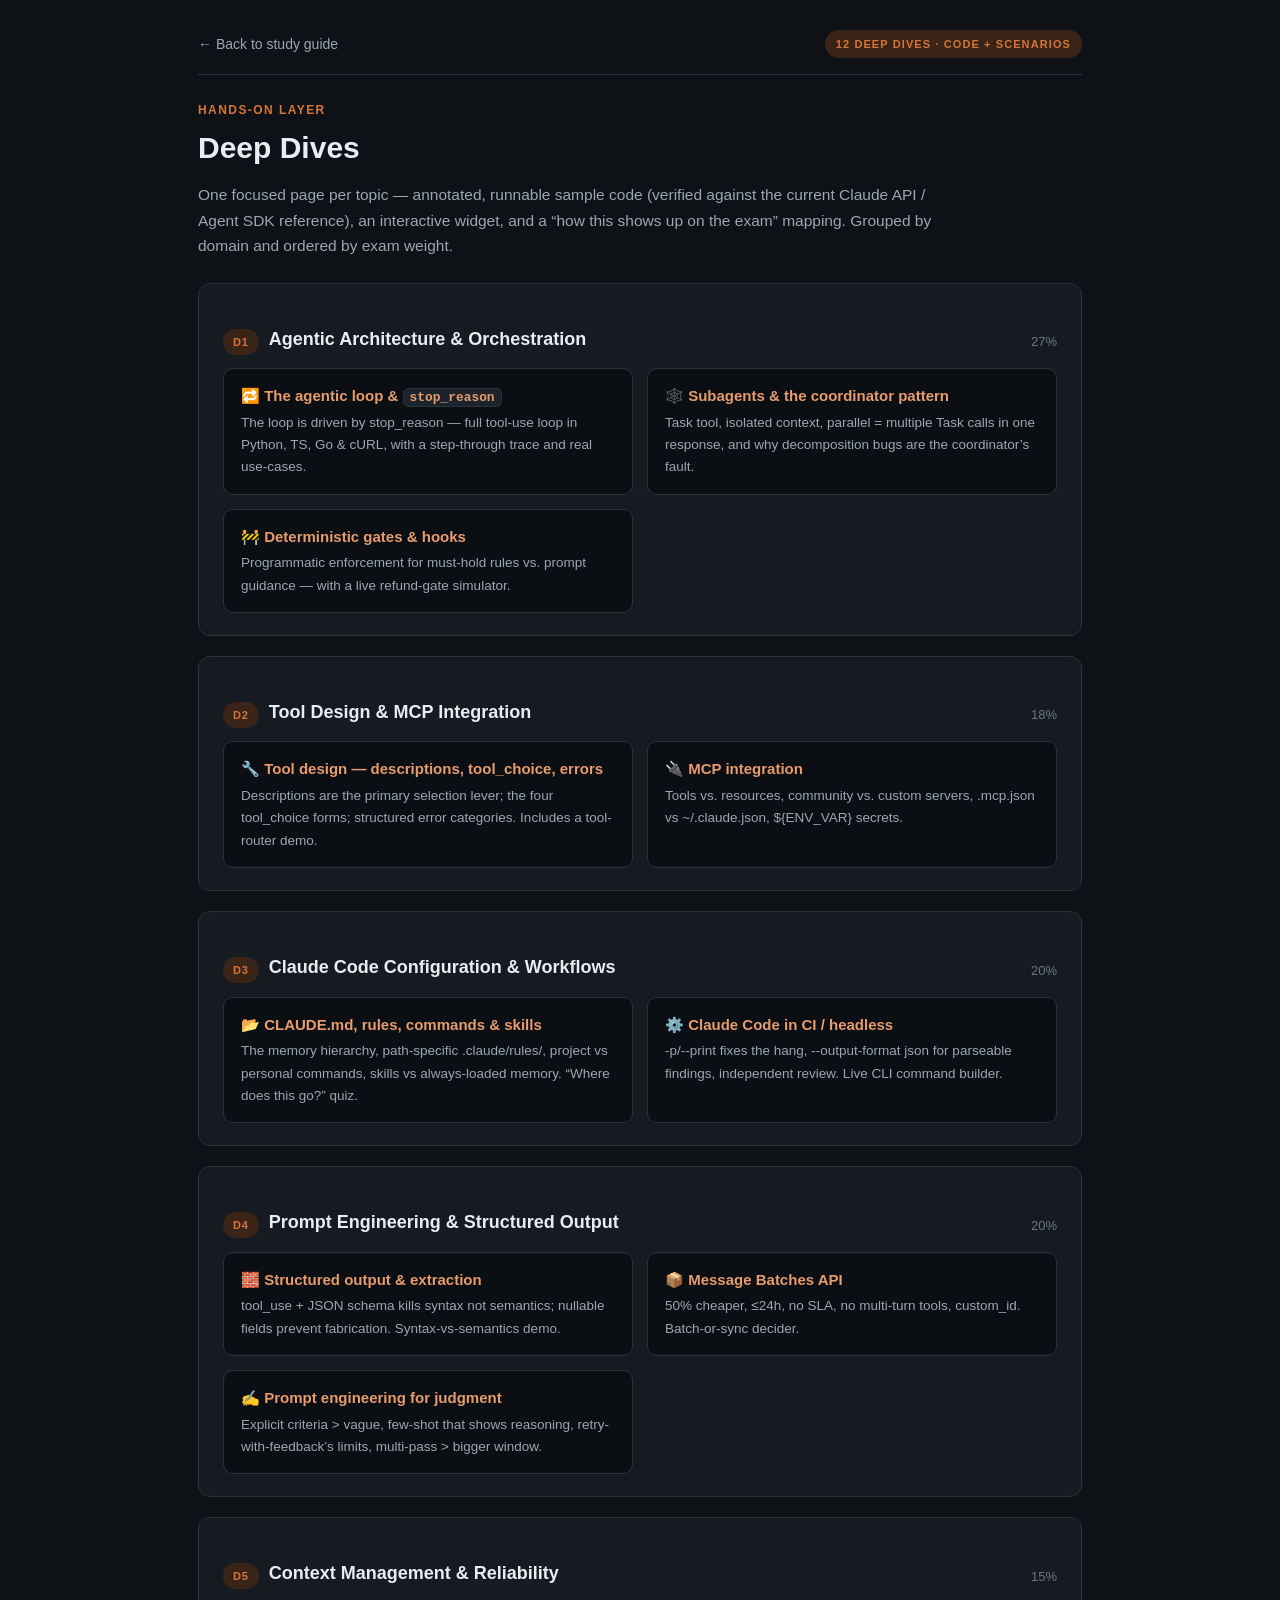
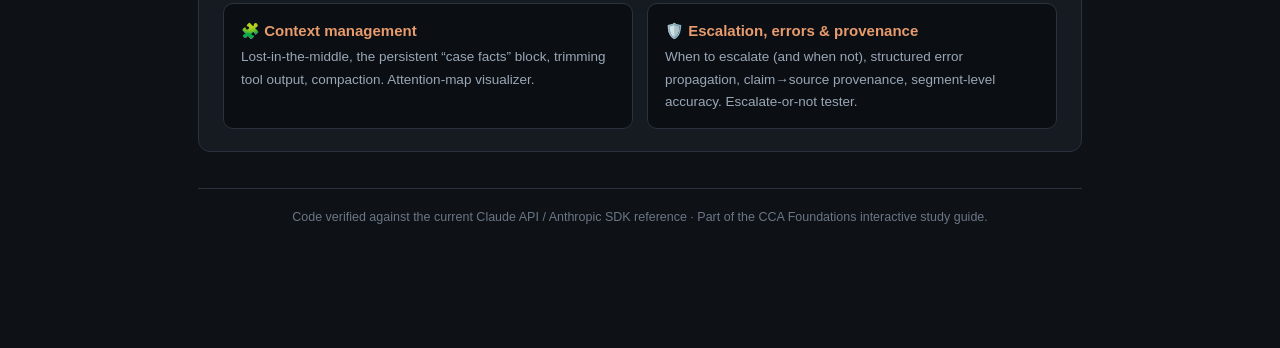
==== deep-dives.html @ 4b41d359 "Interactive CCA Foundations study guide + 12 deep-dive pages Single-page guide (overview, 6 decision" ====
<!DOCTYPE html>
<html lang="en">
<head>
<meta charset="UTF-8">
<meta name="viewport" content="width=device-width, initial-scale=1.0">
<title>Deep Dives — code &amp; scenarios · CCA Foundations</title>
<link rel="stylesheet" href="assets/deepdive.css">
<style>
  .ddgrid{display:grid;grid-template-columns:1fr 1fr;gap:14px;margin-top:12px}
  @media(max-width:760px){.ddgrid{grid-template-columns:1fr}}
  a.dd{display:block;background:#0b0f14;border:1px solid var(--border);border-radius:10px;
    padding:15px 17px;transition:.15s;text-decoration:none}
  a.dd:hover{border-color:var(--accent);transform:translateY(-2px);text-decoration:none}
  a.dd .t{color:var(--accent-2);font-weight:700;font-size:15px}
  a.dd .d{color:var(--muted);font-size:13.5px;margin-top:3px}
  .domhead{display:flex;align-items:center;gap:10px;margin:22px 0 2px}
  .domhead .tag{font-size:11px;font-weight:700;letter-spacing:.08em;text-transform:uppercase;
    color:var(--accent);background:var(--accent-soft);padding:4px 10px;border-radius:99px}
  .domhead h2{font-size:18px}
  .domhead .w{margin-left:auto;color:var(--dim);font-size:13px}
</style>
</head>
<body>
<div class="main">
  <div class="topbar">
    <a class="back" href="index.html">← Back to study guide</a>
    <span class="badge">12 deep dives · code + scenarios</span>
  </div>

  <div class="pagehead">
    <div class="eyebrow">Hands-on layer</div>
    <h1>Deep Dives</h1>
    <p>One focused page per topic — annotated, runnable sample code (verified against the current Claude API /
       Agent SDK reference), an interactive widget, and a “how this shows up on the exam” mapping. Grouped by domain
       and ordered by exam weight.</p>
  </div>

  <div class="card">
    <div class="domhead"><span class="tag">D1</span><h2>Agentic Architecture &amp; Orchestration</h2><span class="w">27%</span></div>
    <div class="ddgrid">
      <a class="dd" href="stop-reason.html"><div class="t">🔁 The agentic loop &amp; <code>stop_reason</code></div><div class="d">The loop is driven by stop_reason — full tool-use loop in Python, TS, Go &amp; cURL, with a step-through trace and real use-cases.</div></a>
      <a class="dd" href="subagents.html"><div class="t">🕸️ Subagents &amp; the coordinator pattern</div><div class="d">Task tool, isolated context, parallel = multiple Task calls in one response, and why decomposition bugs are the coordinator’s fault.</div></a>
      <a class="dd" href="hooks-gates.html"><div class="t">🚧 Deterministic gates &amp; hooks</div><div class="d">Programmatic enforcement for must-hold rules vs. prompt guidance — with a live refund-gate simulator.</div></a>
    </div>
  </div>

  <div class="card">
    <div class="domhead"><span class="tag">D2</span><h2>Tool Design &amp; MCP Integration</h2><span class="w">18%</span></div>
    <div class="ddgrid">
      <a class="dd" href="tool-design.html"><div class="t">🔧 Tool design — descriptions, tool_choice, errors</div><div class="d">Descriptions are the primary selection lever; the four tool_choice forms; structured error categories. Includes a tool-router demo.</div></a>
      <a class="dd" href="mcp.html"><div class="t">🔌 MCP integration</div><div class="d">Tools vs. resources, community vs. custom servers, .mcp.json vs ~/.claude.json, ${ENV_VAR} secrets.</div></a>
    </div>
  </div>

  <div class="card">
    <div class="domhead"><span class="tag">D3</span><h2>Claude Code Configuration &amp; Workflows</h2><span class="w">20%</span></div>
    <div class="ddgrid">
      <a class="dd" href="claude-md.html"><div class="t">📂 CLAUDE.md, rules, commands &amp; skills</div><div class="d">The memory hierarchy, path-specific .claude/rules/, project vs personal commands, skills vs always-loaded memory. “Where does this go?” quiz.</div></a>
      <a class="dd" href="claude-code-ci.html"><div class="t">⚙️ Claude Code in CI / headless</div><div class="d">-p/--print fixes the hang, --output-format json for parseable findings, independent review. Live CLI command builder.</div></a>
    </div>
  </div>

  <div class="card">
    <div class="domhead"><span class="tag">D4</span><h2>Prompt Engineering &amp; Structured Output</h2><span class="w">20%</span></div>
    <div class="ddgrid">
      <a class="dd" href="structured-output.html"><div class="t">🧱 Structured output &amp; extraction</div><div class="d">tool_use + JSON schema kills syntax not semantics; nullable fields prevent fabrication. Syntax-vs-semantics demo.</div></a>
      <a class="dd" href="batches.html"><div class="t">📦 Message Batches API</div><div class="d">50% cheaper, ≤24h, no SLA, no multi-turn tools, custom_id. Batch-or-sync decider.</div></a>
      <a class="dd" href="prompt-engineering.html"><div class="t">✍️ Prompt engineering for judgment</div><div class="d">Explicit criteria &gt; vague, few-shot that shows reasoning, retry-with-feedback’s limits, multi-pass &gt; bigger window.</div></a>
    </div>
  </div>

  <div class="card">
    <div class="domhead"><span class="tag">D5</span><h2>Context Management &amp; Reliability</h2><span class="w">15%</span></div>
    <div class="ddgrid">
      <a class="dd" href="context-management.html"><div class="t">🧩 Context management</div><div class="d">Lost-in-the-middle, the persistent “case facts” block, trimming tool output, compaction. Attention-map visualizer.</div></a>
      <a class="dd" href="reliability.html"><div class="t">🛡️ Escalation, errors &amp; provenance</div><div class="d">When to escalate (and when not), structured error propagation, claim→source provenance, segment-level accuracy. Escalate-or-not tester.</div></a>
    </div>
  </div>

  <div class="footer">
    Code verified against the current Claude API / Anthropic SDK reference · Part of the CCA Foundations interactive study guide.
  </div>
</div>
</body>
</html>
---- assets/deepdive.css ----
/* ============================================================
   CCA Foundations — shared deep-dive stylesheet
   Linked by every deep-dive page. Matches index.html / stop-reason.html.
   ============================================================ */
:root{
  --bg:#0e1116; --panel:#161b22; --panel-2:#1c232d; --border:#2a323d;
  --txt:#e6edf3; --muted:#9aa7b5; --dim:#6b7785;
  --accent:#d6753b; --accent-2:#e89b6c; --accent-soft:#3a2417;
  --good:#3fb950; --good-soft:#12251a; --bad:#f85149; --bad-soft:#2a1416;
  --blue:#58a6ff; --purple:#bc8cff; --yellow:#e3b341; --green-tok:#7ee787;
  --radius:12px; --shadow:0 8px 30px rgba(0,0,0,.35);
  --mono:ui-monospace,"SF Mono",Menlo,Consolas,monospace;
  --sans:-apple-system,BlinkMacSystemFont,"Segoe UI",Roboto,Helvetica,Arial,sans-serif;
}
*{box-sizing:border-box}
html{scroll-behavior:smooth}
body{margin:0;background:var(--bg);color:var(--txt);font-family:var(--sans);line-height:1.65;font-size:15.5px}
a{color:var(--blue);text-decoration:none}
a:hover{text-decoration:underline}
code{font-family:var(--mono);font-size:.86em;background:var(--panel-2);border:1px solid var(--border);
  padding:1px 6px;border-radius:6px;color:var(--accent-2)}
kbd{font-family:var(--mono);font-size:.8em;background:var(--panel-2);border:1px solid var(--border);
  border-bottom-width:2px;padding:1px 6px;border-radius:5px}
h1,h2,h3,h4{line-height:1.25;margin:0}

.main{max-width:940px;margin:0 auto;padding:30px 28px 120px}
.topbar{display:flex;align-items:center;justify-content:space-between;margin-bottom:26px;
  padding-bottom:16px;border-bottom:1px solid var(--border);gap:12px;flex-wrap:wrap}
.topbar .back{font-size:14px;color:var(--muted)}
.topbar .back:hover{color:var(--accent-2)}
.topbar .badge{font-size:11px;font-weight:700;letter-spacing:.1em;text-transform:uppercase;
  color:var(--accent);background:var(--accent-soft);padding:5px 11px;border-radius:99px}

.pagehead{margin-bottom:24px}
.pagehead .eyebrow{color:var(--accent);font-size:12px;font-weight:700;letter-spacing:.12em;text-transform:uppercase}
.pagehead h1{font-size:30px;margin:8px 0 8px}
.pagehead p{color:var(--muted);max-width:760px;font-size:15.5px}

.card{background:var(--panel);border:1px solid var(--border);border-radius:var(--radius);padding:22px 24px;margin-bottom:20px}
.card h2{font-size:20px;margin-bottom:6px}
.card h2 .n{color:var(--accent);margin-right:8px}
.card h3{font-size:15px;margin:18px 0 8px;color:var(--accent-2)}
.card p{color:var(--txt)}
.lead{color:var(--muted)}
ul.bul{margin:8px 0;padding-left:20px}
ul.bul li{margin:6px 0}

/* clean bullet list (▸) */
ul.clean{list-style:none;padding:0;margin:12px 0}
ul.clean li{padding:9px 0 9px 28px;position:relative;border-bottom:1px solid rgba(42,50,61,.5)}
ul.clean li:last-child{border-bottom:none}
ul.clean li::before{content:"▸";position:absolute;left:6px;color:var(--accent);font-size:13px;top:9px}

/* tables */
table{width:100%;border-collapse:collapse;margin:10px 0;font-size:14px}
th,td{text-align:left;padding:10px 12px;border-bottom:1px solid var(--border);vertical-align:top}
th{color:var(--dim);font-size:11px;text-transform:uppercase;letter-spacing:.06em}
tbody tr:hover{background:var(--panel-2)}
td code{white-space:nowrap}
.row-loop td:first-child code{color:var(--yellow)}
.row-stop td:first-child code{color:var(--good)}
.row-pause td:first-child code{color:var(--blue)}
.row-bad td:first-child code{color:var(--bad)}

/* callouts */
.callout{border-radius:var(--radius);padding:15px 18px;margin:16px 0;border-left:4px solid}
.callout .h{font-weight:700;margin-bottom:4px;display:flex;align-items:center;gap:8px}
.callout p{margin:4px 0 0}
.callout.tip{background:var(--good-soft);border-color:var(--good)} .callout.tip .h{color:var(--good)}
.callout.warn{background:var(--bad-soft);border-color:var(--bad)} .callout.warn .h{color:var(--bad)}
.callout.key{background:var(--accent-soft);border-color:var(--accent)} .callout.key .h{color:var(--accent-2)}
.callout.note{background:#10243d33;border-color:var(--blue)} .callout.note .h{color:var(--blue)}

/* language tabs + code */
.tabs{display:flex;gap:6px;margin-bottom:0;flex-wrap:wrap}
.tabs button{background:var(--panel);border:1px solid var(--border);border-bottom:none;color:var(--muted);
  padding:8px 16px;border-radius:9px 9px 0 0;cursor:pointer;font-size:13.5px;font-family:inherit;font-weight:600}
.tabs button.active{background:#0b0f14;color:var(--accent-2);border-color:var(--accent)}
.codewrap{background:#0b0f14;border:1px solid var(--accent);border-radius:0 10px 10px 10px;overflow:hidden}
.codewrap.solo{border-radius:10px}   /* when no tabs */
pre{margin:0;padding:18px 20px;overflow-x:auto;font-family:var(--mono);font-size:13px;line-height:1.6}
pre code{background:none;border:none;padding:0;color:#c9d1d9;font-size:13px;white-space:pre}
.cm{color:#6b7785;font-style:italic}   /* comment */
.kw{color:#ff7b72}                       /* keyword   */
.st{color:#a5d6ff}                       /* string    */
.fn{color:#d2a8ff}                       /* function  */
.nm{color:#79c0ff}                       /* number/const */
.hl{background:rgba(214,117,59,.16);display:block;margin:0 -20px;padding:0 20px;border-left:2px solid var(--accent)}

/* annotated step list (auto-numbered) */
ol.steps{counter-reset:s;list-style:none;padding:0;margin:14px 0}
ol.steps li{position:relative;padding:12px 0 12px 46px;border-bottom:1px solid rgba(42,50,61,.5)}
ol.steps li:last-child{border:none}
ol.steps li::before{counter-increment:s;content:counter(s);position:absolute;left:0;top:12px;
  width:30px;height:30px;border-radius:9px;background:var(--accent-soft);color:var(--accent-2);
  display:grid;place-items:center;font-weight:800;font-size:14px}
ol.steps li b{color:var(--txt)}
ol.steps li span{color:var(--muted)}

/* two-column compare (good vs bad / before vs after) */
.grid2{display:grid;grid-template-columns:1fr 1fr;gap:16px;margin:14px 0}
@media(max-width:760px){.grid2{grid-template-columns:1fr}}
.compare{border-radius:10px;padding:16px 18px;border:1px solid var(--border);background:#0b0f14}
.compare h4{font-size:12px;letter-spacing:.06em;text-transform:uppercase;margin-bottom:8px}
.compare.good{border-color:var(--good)} .compare.good h4{color:var(--good)}
.compare.bad{border-color:var(--bad)} .compare.bad h4{color:var(--bad)}
.compare p{color:var(--muted);font-size:14px;margin:6px 0 0}

/* generic interactive widgets */
.demo{background:#0b0f14;border:1px solid var(--border);border-radius:10px;padding:18px;margin:14px 0}
.demo h4{font-size:12px;letter-spacing:.08em;text-transform:uppercase;color:var(--dim);margin:0 0 12px}
.btnrow{display:flex;align-items:center;gap:10px;flex-wrap:wrap;margin:10px 0}
.btn{background:var(--panel);border:1px solid var(--border);color:var(--txt);
  padding:9px 16px;border-radius:9px;cursor:pointer;font-size:14px;font-family:inherit;font-weight:600;transition:.13s}
.btn:hover:not(:disabled){border-color:var(--accent);color:var(--accent-2)}
.btn.active{background:var(--accent-soft);color:var(--accent-2);border-color:var(--accent)}
.btn:disabled{opacity:.4;cursor:default}
.chip{display:inline-block;background:var(--panel-2);border:1px solid var(--border);color:var(--muted);
  padding:6px 14px;border-radius:99px;cursor:pointer;font-size:13px;font-family:inherit}
.chip.active{background:var(--accent-soft);color:var(--accent-2);border-color:var(--accent)}
.out{font-family:var(--mono);font-size:13px;border-radius:8px;padding:12px 14px;border:1px solid var(--border);
  background:#0b0f14;margin-top:10px;min-height:22px}
.out.good{border-color:var(--good);background:var(--good-soft);color:#9be0a8}
.out.bad{border-color:var(--bad);background:var(--bad-soft);color:#f3a39e}
.narrate{min-height:24px;color:var(--accent-2);font-size:14px;font-weight:600;margin-top:8px}
.toggle{display:inline-flex;align-items:center;gap:8px;cursor:pointer;font-size:14px;color:var(--txt)}
.toggle input{width:18px;height:18px;accent-color:var(--accent)}
@keyframes pop{from{opacity:0;transform:translateY(4px)}to{opacity:1}}

/* pills + footer */
.pill{display:inline-block;background:var(--panel-2);border:1px solid var(--border);border-radius:99px;
  padding:2px 10px;font-size:12px;color:var(--muted);margin:2px 3px}
.footer{color:var(--dim);font-size:12.5px;text-align:center;margin-top:36px;padding-top:18px;border-top:1px solid var(--border)}
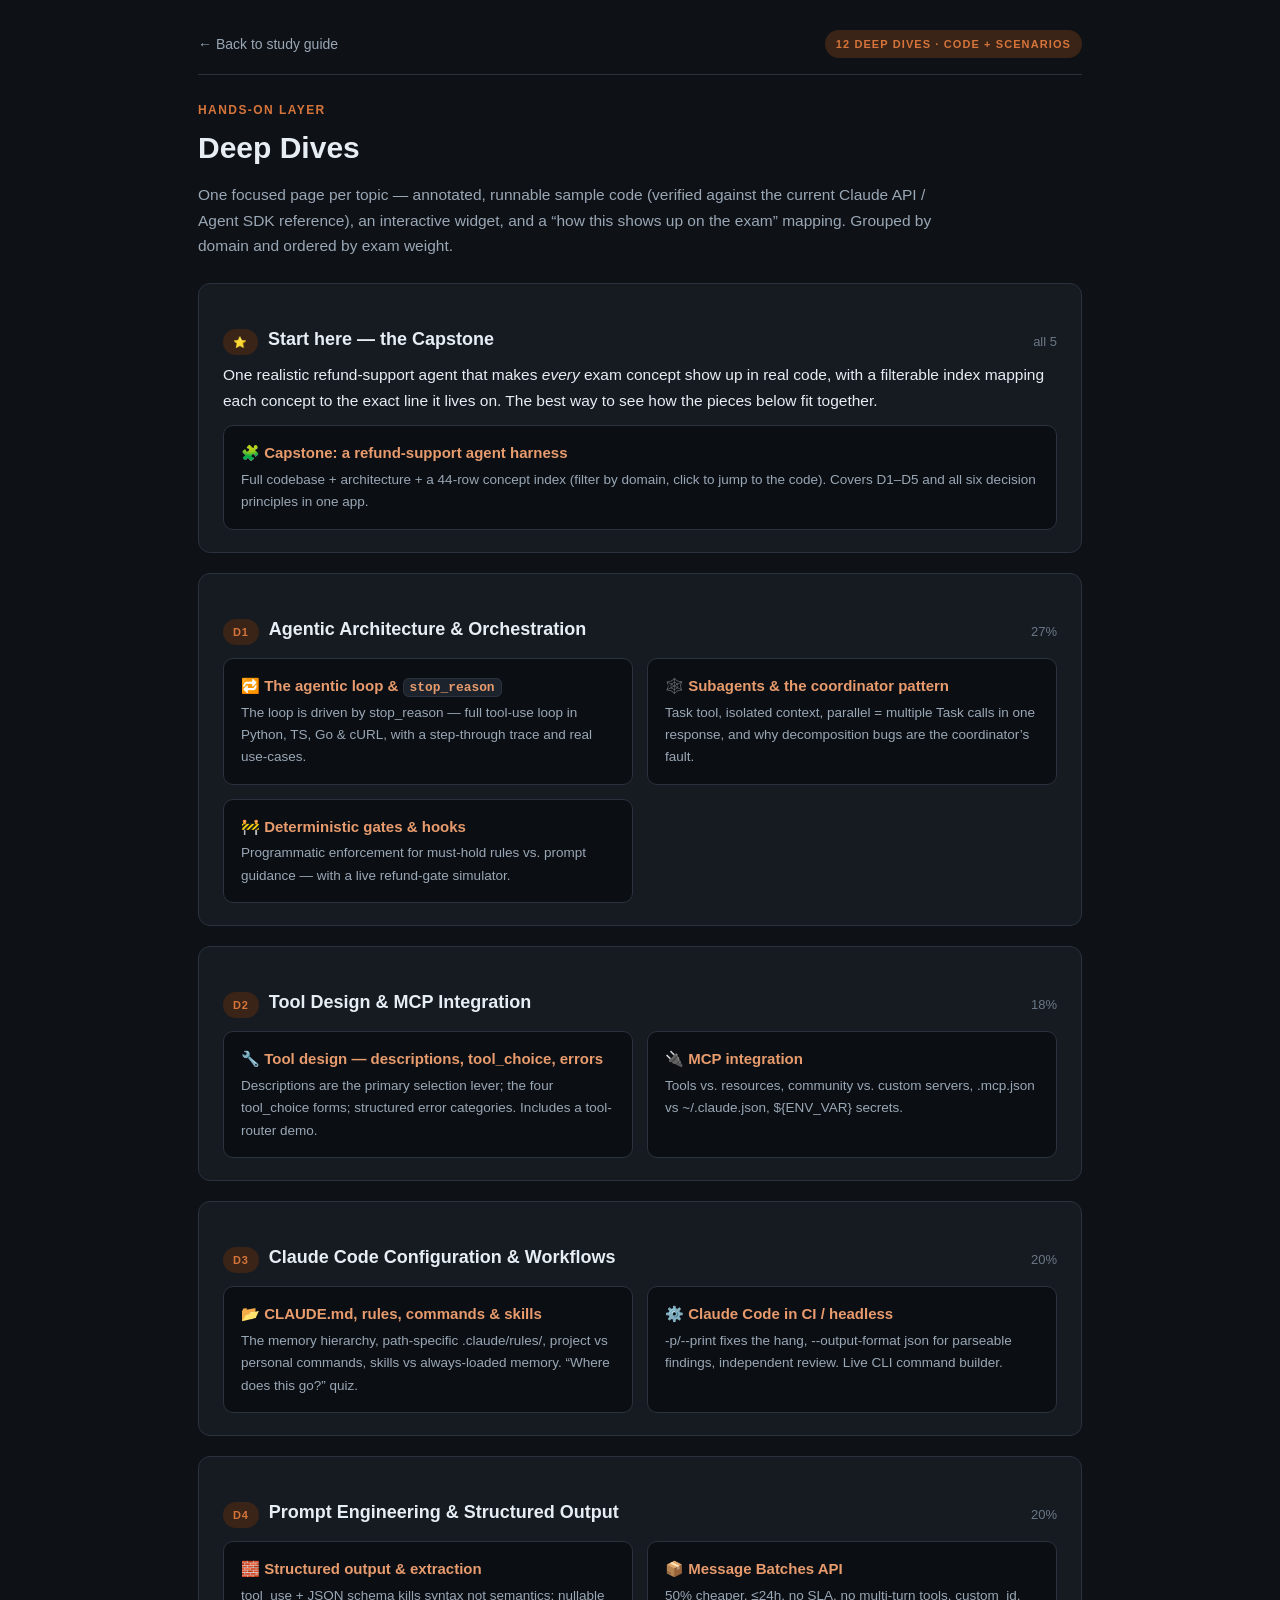
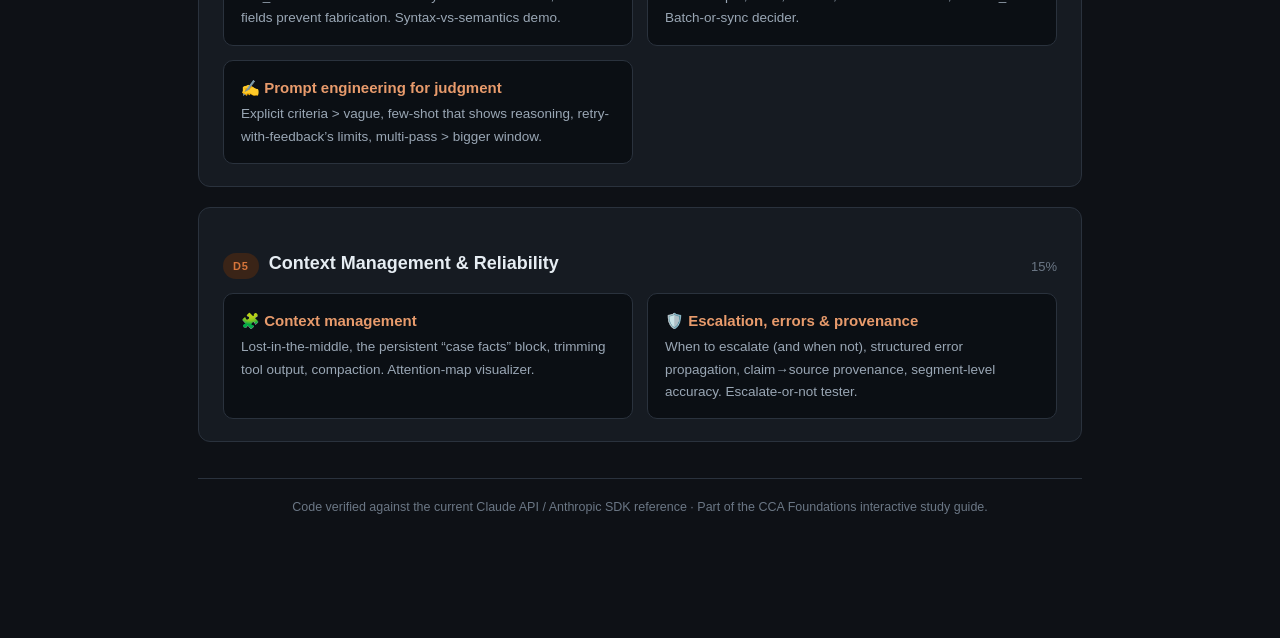
==== commit 2c22ef48: "Add capstone walkthrough: one refund-agent harness mapping all exam concepts A single sample app (ag" ====
--- a/deep-dives.html
+++ b/deep-dives.html
@@ -33,6 +33,12 @@
     <p>One focused page per topic — annotated, runnable sample code (verified against the current Claude API /
        Agent SDK reference), an interactive widget, and a “how this shows up on the exam” mapping. Grouped by domain
        and ordered by exam weight.</p>
+  </div>
+
+  <div class="card">
+    <div class="domhead"><span class="tag">⭐</span><h2>Start here — the Capstone</h2><span class="w">all 5</span></div>
+    <p class="lead" style="margin:6px 0 12px">One realistic refund-support agent that makes <em>every</em> exam concept show up in real code, with a filterable index mapping each concept to the exact line it lives on. The best way to see how the pieces below fit together.</p>
+    <a class="dd" href="capstone.html"><div class="t">🧩 Capstone: a refund-support agent harness</div><div class="d">Full codebase + architecture + a 44-row concept index (filter by domain, click to jump to the code). Covers D1–D5 and all six decision principles in one app.</div></a>
   </div>
 
   <div class="card">
